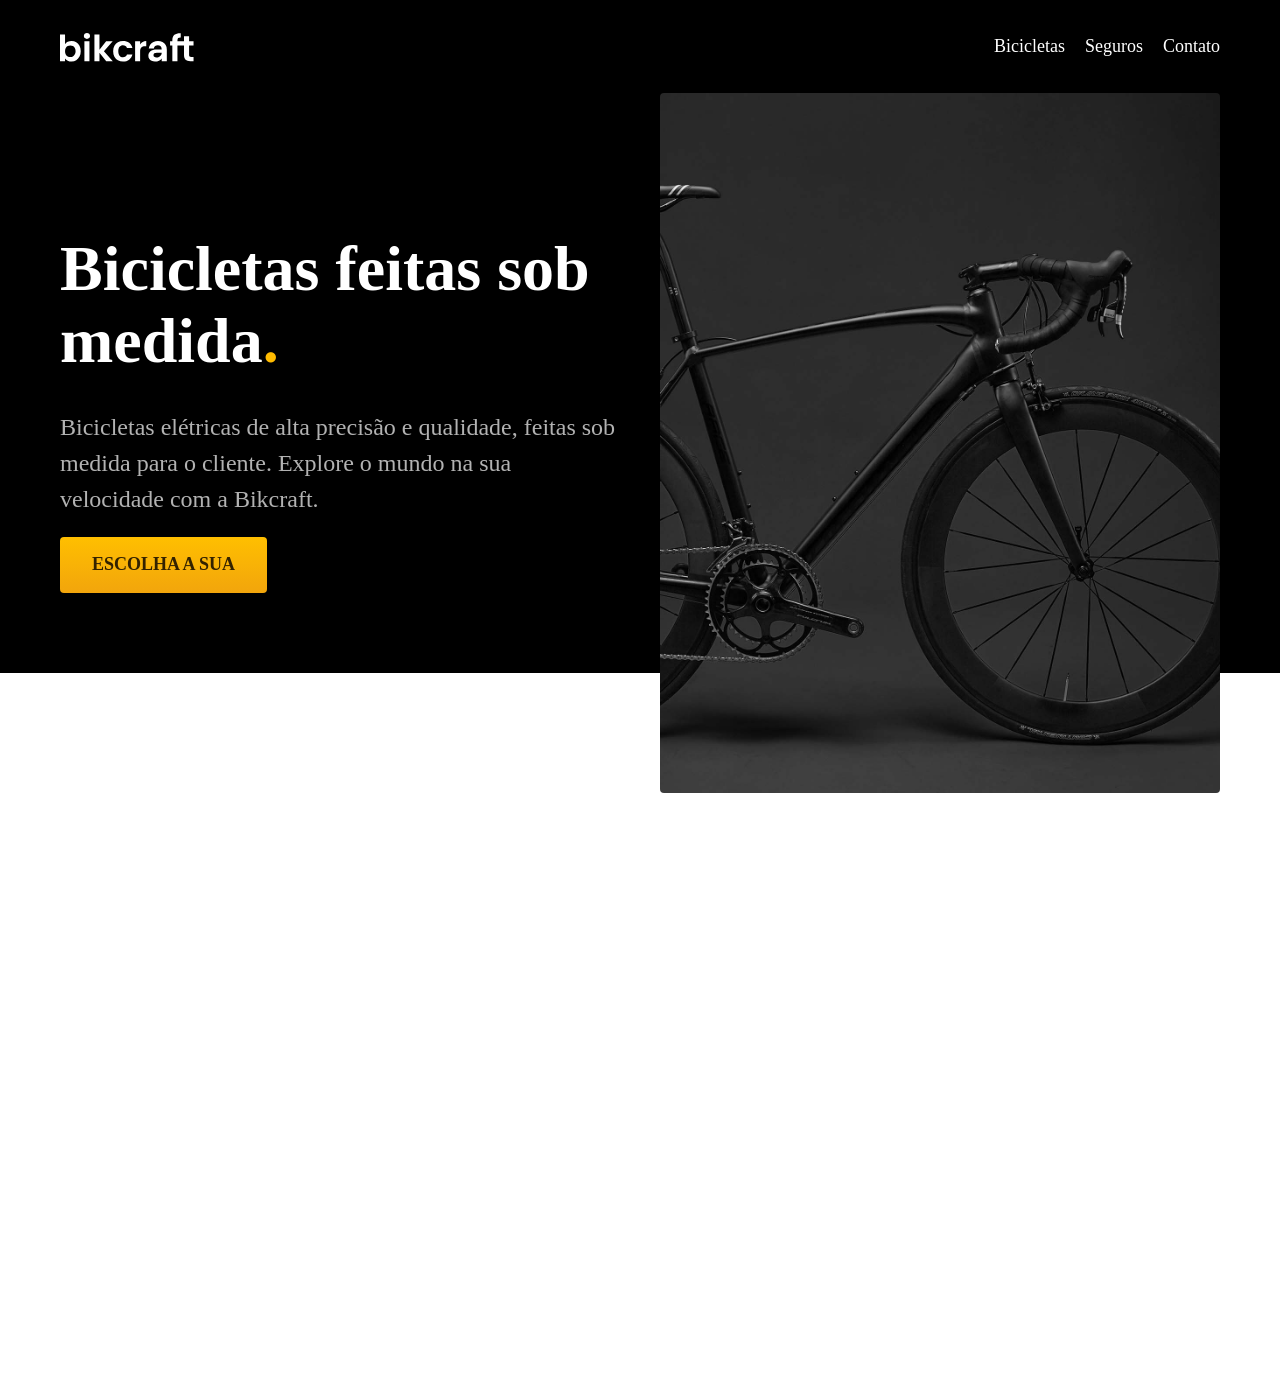
==== index.html @ c359b023 "feat: add global styles, header, introduction sections" ====
<!doctype html>
<html lang="pt-br">
  <head>
    <meta charset="UTF-8" />
    <meta name="viewport" content="width=device-width, initial-scale=1.0" />
    <title>BikCraft - Bicicletas Elétricas</title>
    <meta
      name="description"
      content="Bicicletas elétricas de alta precisão e qualidade,  feitas sob medida para o cliente. Explore o mundo na sua velocidade com a Bikcraft."
    />
    <link rel="stylesheet" href="./css/style.css" />

    <!-- <link rel="preconnect" href="https://fonts.googleapis.com" />
    <link rel="preconnect" href="https://fonts.gstatic.com" crossorigin />
    <link
      href="https://fonts.googleapis.com/css2?family=Poppins:wght@400;600&family=Roboto:wght@400;500&display=swap"
      rel="stylesheet"
    /> -->
  </head>
  <body>
    <header class="header-bg">
      <div class="header">
        <a href="./"> <img src="./img/bikcraft.svg" alt="bikcraft" /> </a>
        <nav aria-label="primaria"></nav>
        <ul class="header-menu">
          <li><a href="./bicicletas.html">Bicicletas</a></li>
          <li><a href="./seguros.html">Seguros</a></li>
          <li><a href="./contato.html">Contato</a></li>
        </ul>
      </div>
    </header>

    <main class="introducao-bg">
      <div class="introducao">
        <div class="intrdocao-conteudo">
          <h1>Bicicletas feitas sob medida<span>.</span></h1>
          <p>
            Bicicletas elétricas de alta precisão e qualidade, feitas sob medida
            para o cliente. Explore o mundo na sua velocidade com a Bikcraft.
          </p>
          <a class="botao-primario" href="./bicicletas.html">Escolha a sua</a>
        </div>
        <div>
          <img
            src="./img/fotos/introducao.jpg"
            alt="Bicicleta eletrica preta."
          />
        </div>
      </div>
    </main>
  </body>
</html>
---- css/style.css ----
@import url(./global/global.css);
@import url(./global/header.css);

/** utilidades */
@import url(./utilidades/componente.css);

/** Home */
@import url(./home/introducao.css);
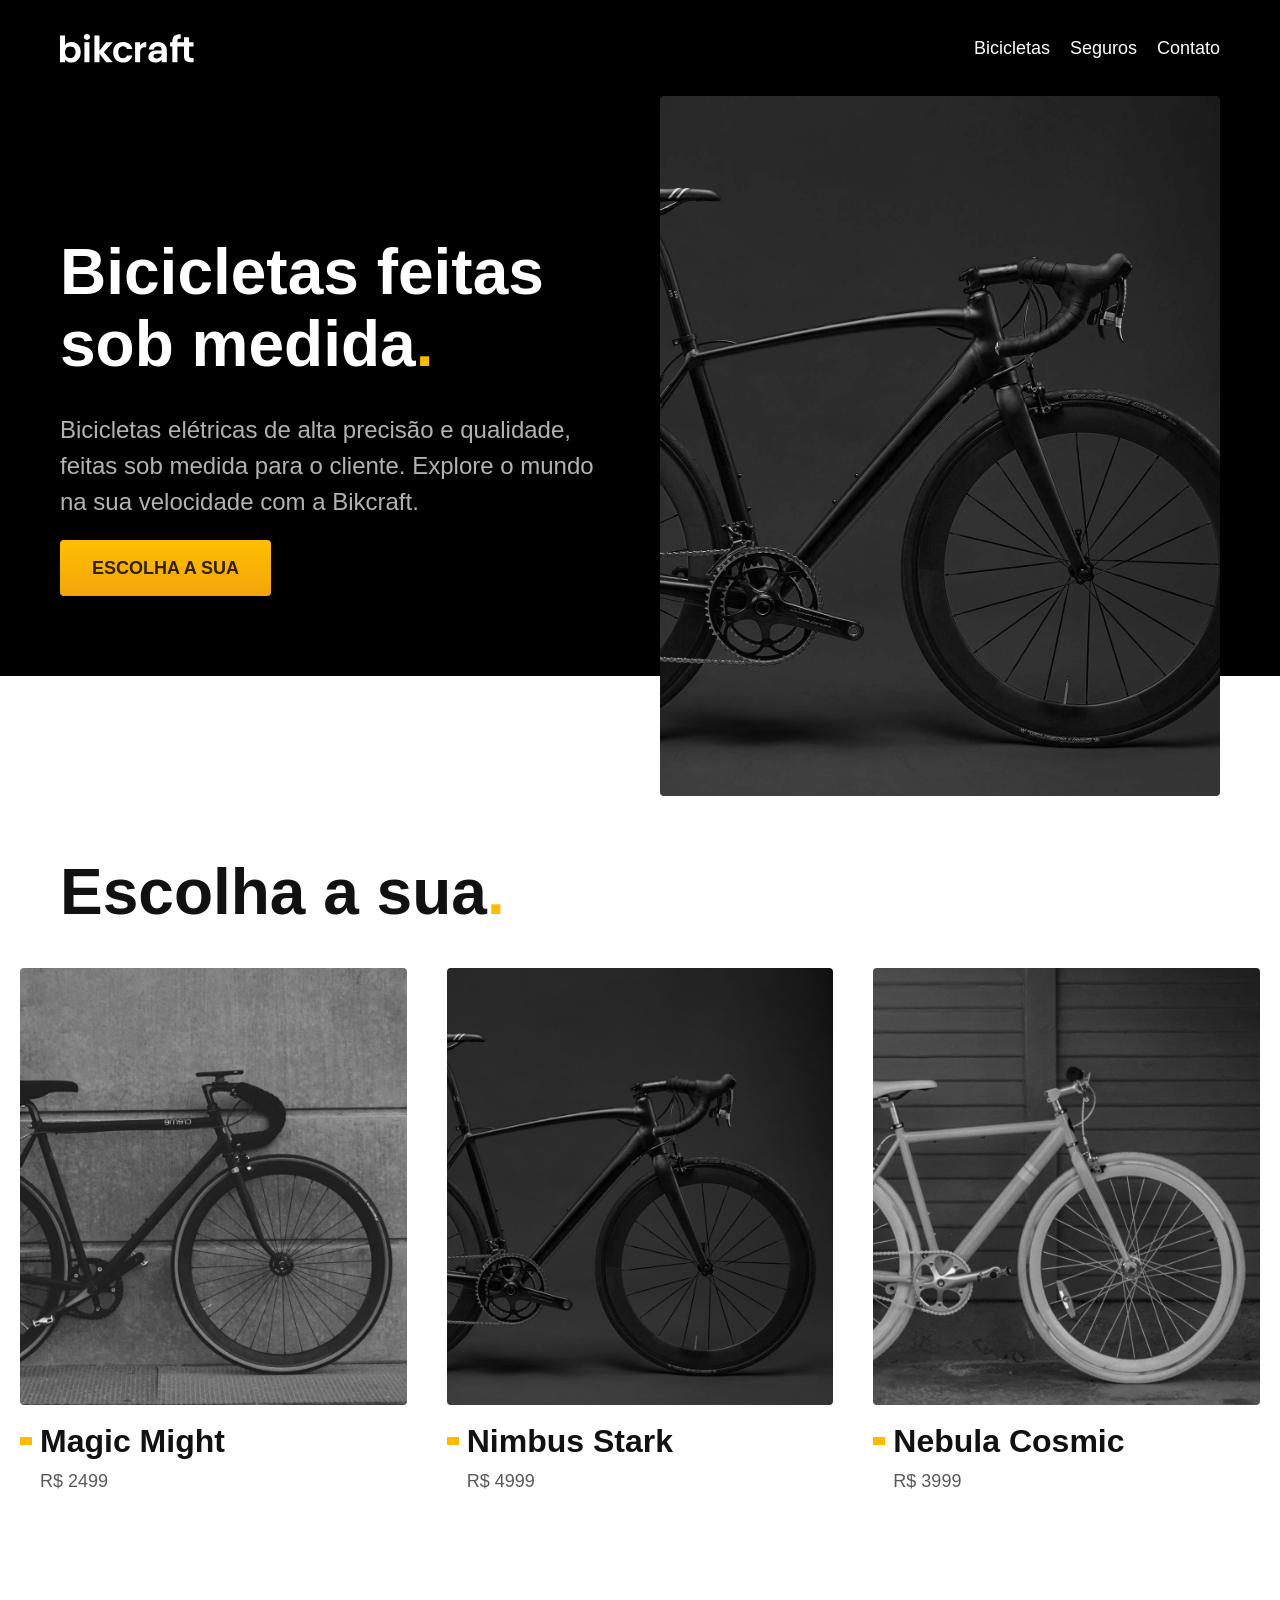
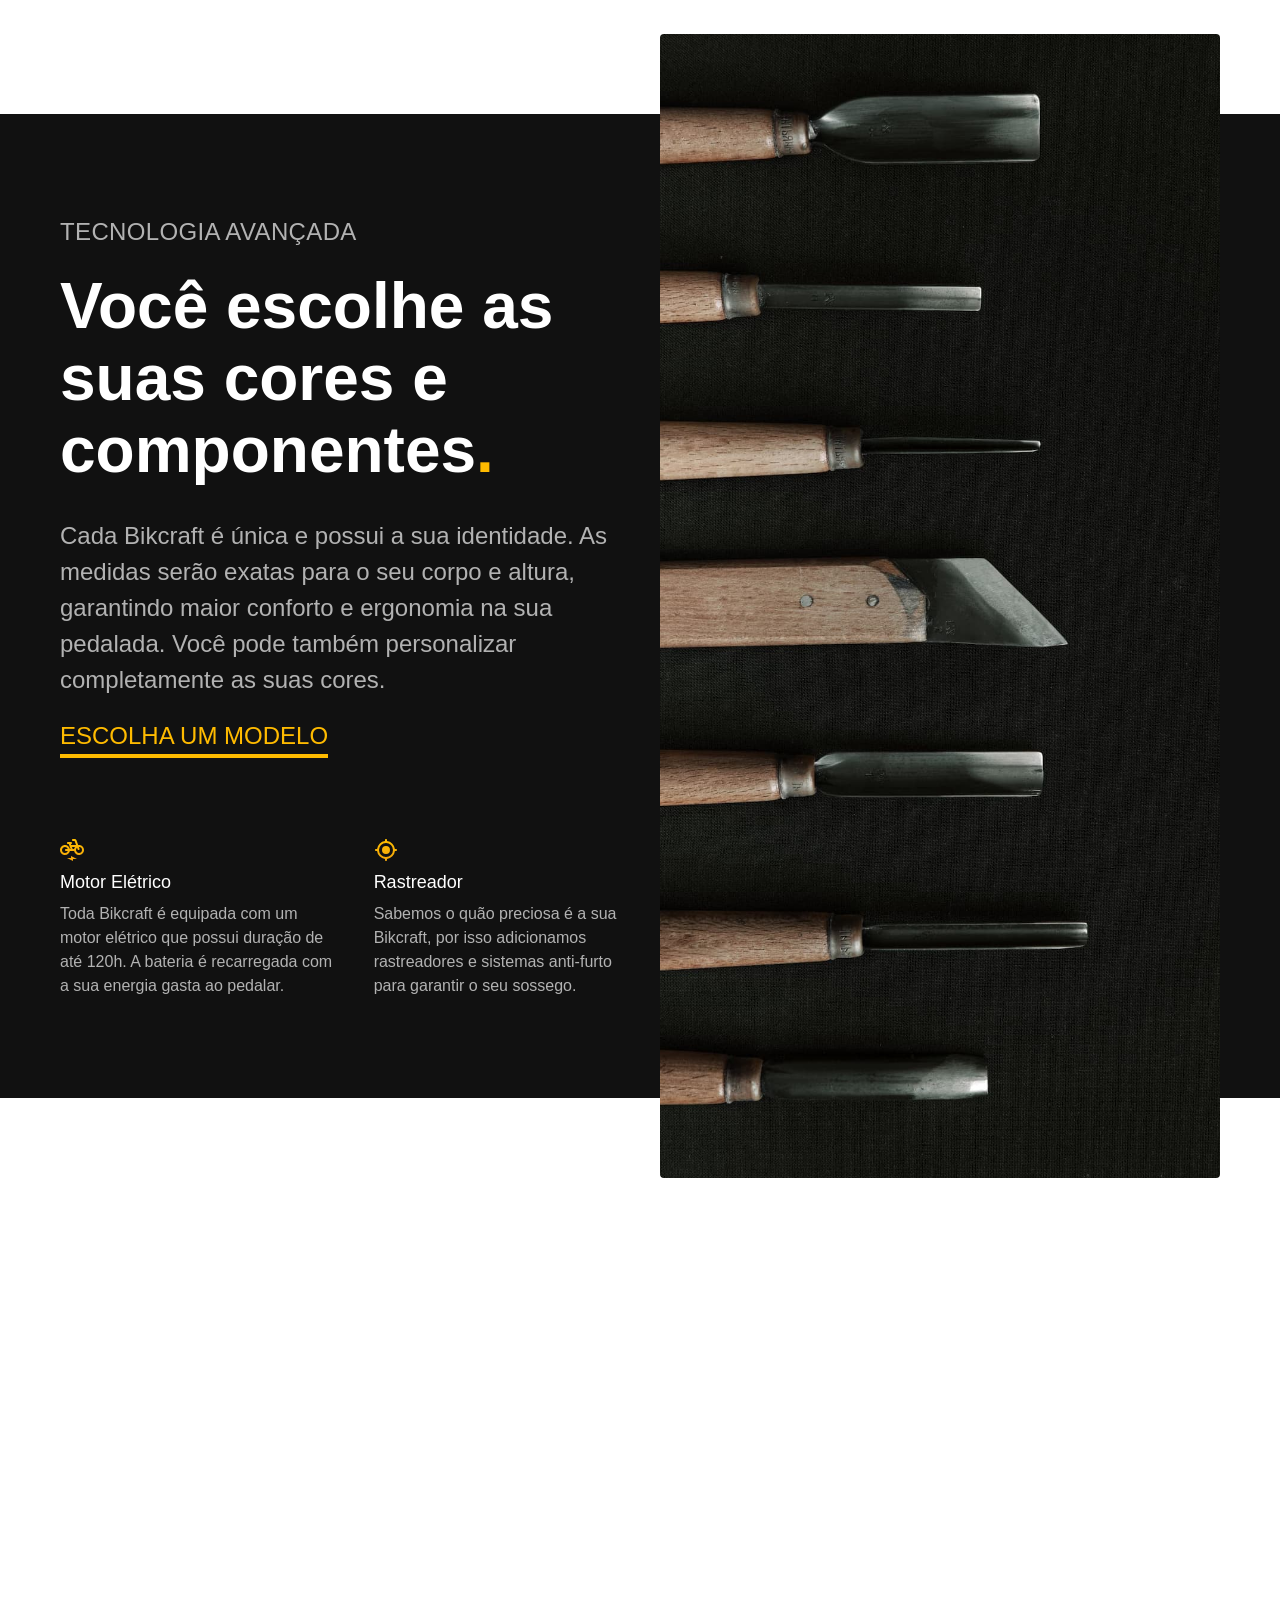
==== commit fb65a0af: "feat: add styles for bicycles list and technology sections, update global styles" ====
--- a/index.html
+++ b/index.html
@@ -19,10 +19,10 @@
   </head>
   <body>
     <header class="header-bg">
-      <div class="header">
+      <div class="header container">
         <a href="./"> <img src="./img/bikcraft.svg" alt="bikcraft" /> </a>
         <nav aria-label="primaria"></nav>
-        <ul class="header-menu">
+        <ul class="header-menu font-1-m cor-0">
           <li><a href="./bicicletas.html">Bicicletas</a></li>
           <li><a href="./seguros.html">Seguros</a></li>
           <li><a href="./contato.html">Contato</a></li>
@@ -31,14 +31,16 @@
     </header>
 
     <main class="introducao-bg">
-      <div class="introducao">
+      <div class="introducao container">
         <div class="intrdocao-conteudo">
-          <h1>Bicicletas feitas sob medida<span>.</span></h1>
-          <p>
+          <h1 class="font-1-xxl cor-0">
+            Bicicletas feitas sob medida<span class="cor-p1">.</span>
+          </h1>
+          <p class="font-2-l cor-5">
             Bicicletas elétricas de alta precisão e qualidade, feitas sob medida
             para o cliente. Explore o mundo na sua velocidade com a Bikcraft.
           </p>
-          <a class="botao-primario" href="./bicicletas.html">Escolha a sua</a>
+          <a class="botao" href="./bicicletas.html">Escolha a sua</a>
         </div>
         <div>
           <img
@@ -48,5 +50,78 @@
         </div>
       </div>
     </main>
+
+    <article class="bicicletas-lista">
+      <h2 class="container font-1-xxl">
+        Escolha a sua<span class="cor-p1">.</span>
+      </h2>
+
+      <ul>
+        <li>
+          <a href="./bicicletas/magic.html">
+            <img src="./img/bicicletas/magic-home.jpg" alt="Bicicleta preta" />
+            <h3 class="font-1-xl">Magic Might</h3>
+            <span class="font-2-m cor-8">R$ 2499</span>
+          </a>
+        </li>
+        <li>
+          <a href="./bicicletas/nimbus.html">
+            <img src="./img/bicicletas/nimbus-home.jpg" alt="Bicicleta preta" />
+            <h3 class="font-1-xl">Nimbus Stark</h3>
+            <span class="font-2-m cor-8">R$ 4999</span>
+          </a>
+        </li>
+        <li>
+          <a href="./bicicletas/nebula.html">
+            <img src="./img/bicicletas/nebula-home.jpg" alt="Bicicleta preta" />
+            <h3 class="font-1-xl">Nebula Cosmic</h3>
+            <span class="font-2-m cor-8">R$ 3999</span>
+          </a>
+        </li>
+      </ul>
+    </article>
+
+    <article class="tecnologia-bg">
+      <div class="tecnologia container">
+        <div class="tecnologia-conteudo">
+          <span class="font-2-l-b cor-5">Tecnologia Avançada</span>
+          <h2 class="font-1-xxl cor-0">
+            Você escolhe as suas cores e componentes<span class="cor-p1"
+              >.</span
+            >
+          </h2>
+          <p class="font-2-l cor-5">
+            Cada Bikcraft é única e possui a sua identidade. As medidas serão
+            exatas para o seu corpo e altura, garantindo maior conforto e
+            ergonomia na sua pedalada. Você pode também personalizar
+            completamente as suas cores.
+          </p>
+          <a class="link" href="./bicicletas.html">Escolha um modelo</a>
+          <div class="tecnologia-vantagens">
+            <div>
+              <img src="./img/icones/eletrica.svg" alt="" />
+              <h3 class="font-1-m cor-0">Motor Elétrico</h3>
+              <p class="font-2-s cor-5">
+                Toda Bikcraft é equipada com um motor elétrico que possui
+                duração de até 120h. A bateria é recarregada com a sua energia
+                gasta ao pedalar.
+              </p>
+            </div>
+
+            <div>
+              <img src="./img/icones/rastreador.svg" alt="" />
+              <h3 class="font-1-m cor-0">Rastreador</h3>
+              <p class="font-2-s cor-5">
+                Sabemos o quão preciosa é a sua Bikcraft, por isso adicionamos
+                rastreadores e sistemas anti-furto para garantir o seu sossego.
+              </p>
+            </div>
+          </div>
+        </div>
+        <div class="tecnologia-imagem">
+          <img src="./img/fotos/tecnologia.jpg" alt="" />
+        </div>
+      </div>
+    </article>
   </body>
 </html>
--- a/css/style.css
+++ b/css/style.css
@@ -1,4 +1,6 @@
 @import url(./global/global.css);
+@import url(./utilidades/tipografia.css);
+@import url(./utilidades/cores.css);
 @import url(./global/header.css);
 
 /** utilidades */
@@ -6,3 +8,7 @@
 
 /** Home */
 @import url(./home/introducao.css);
+@import url(./home/tecnologia.css);
+
+/** bicicletas */
+@import url(./bicicletas/bicicletas-lista.css);
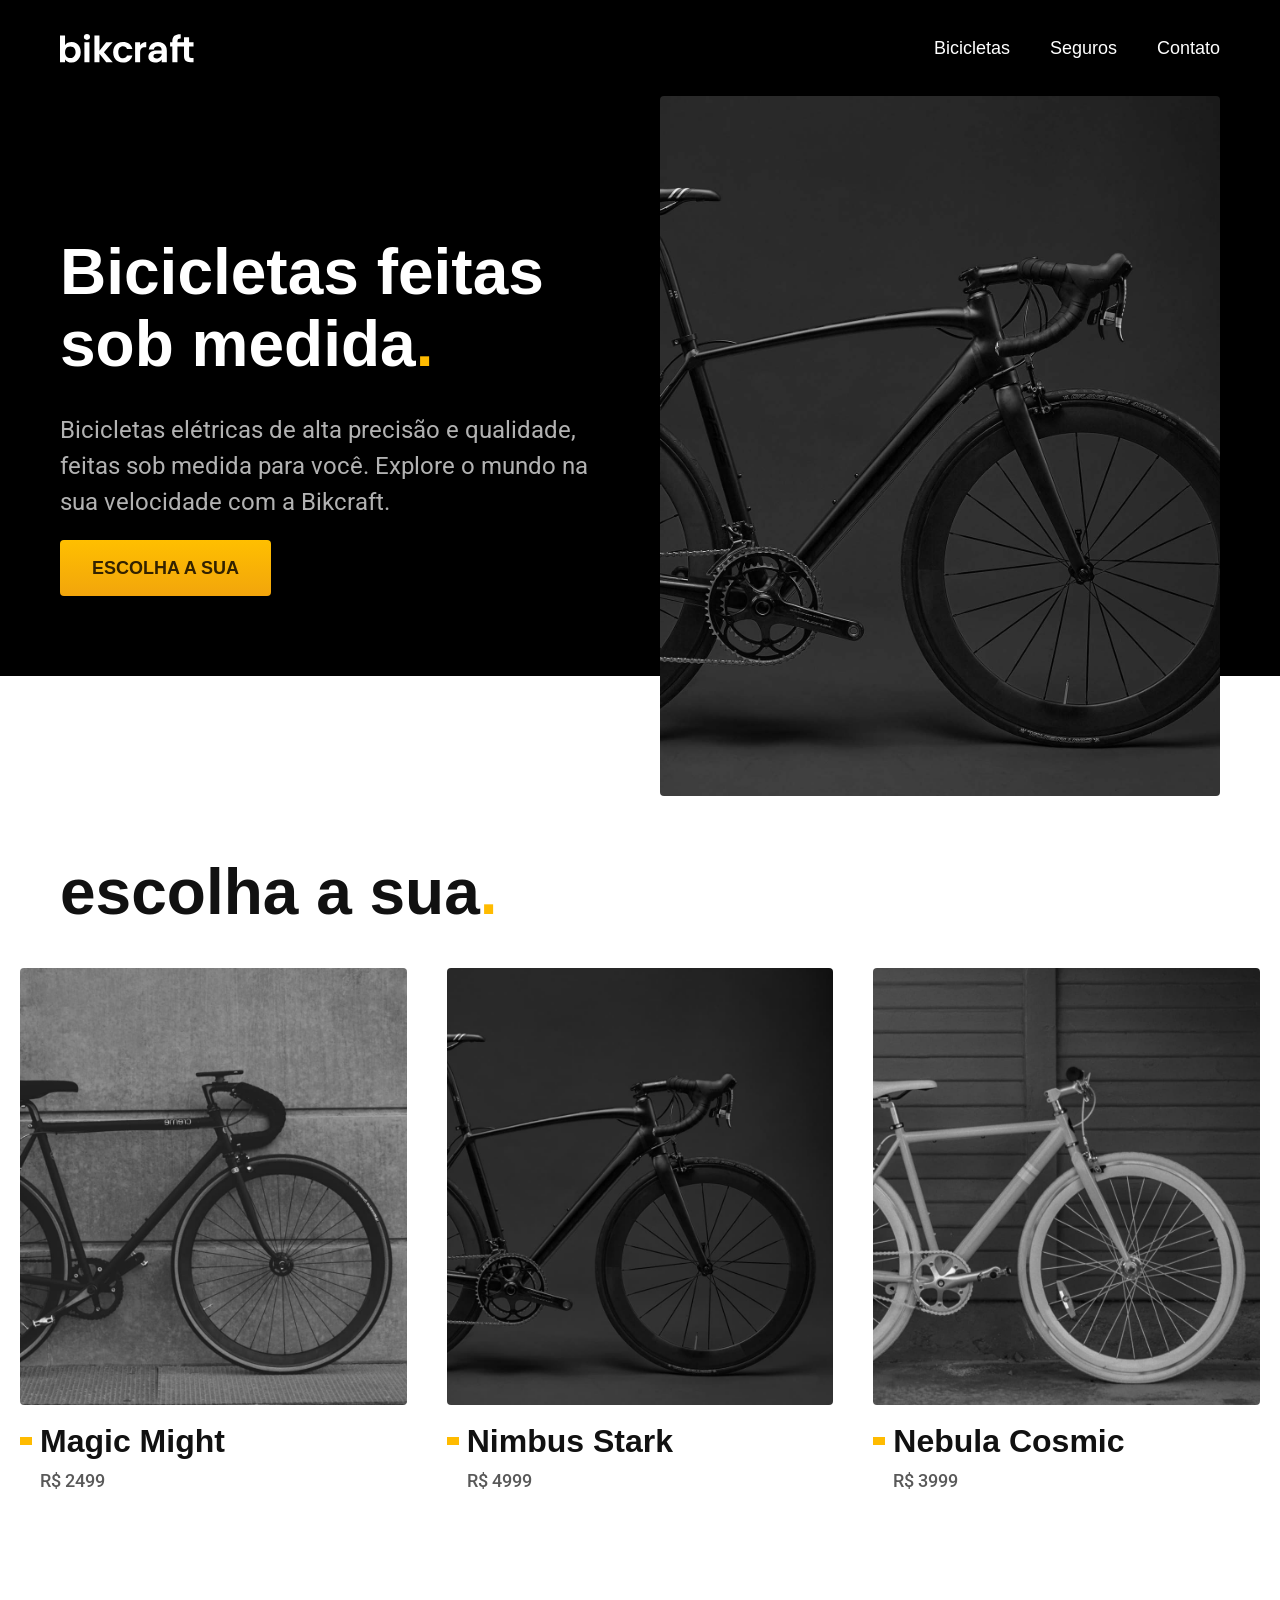
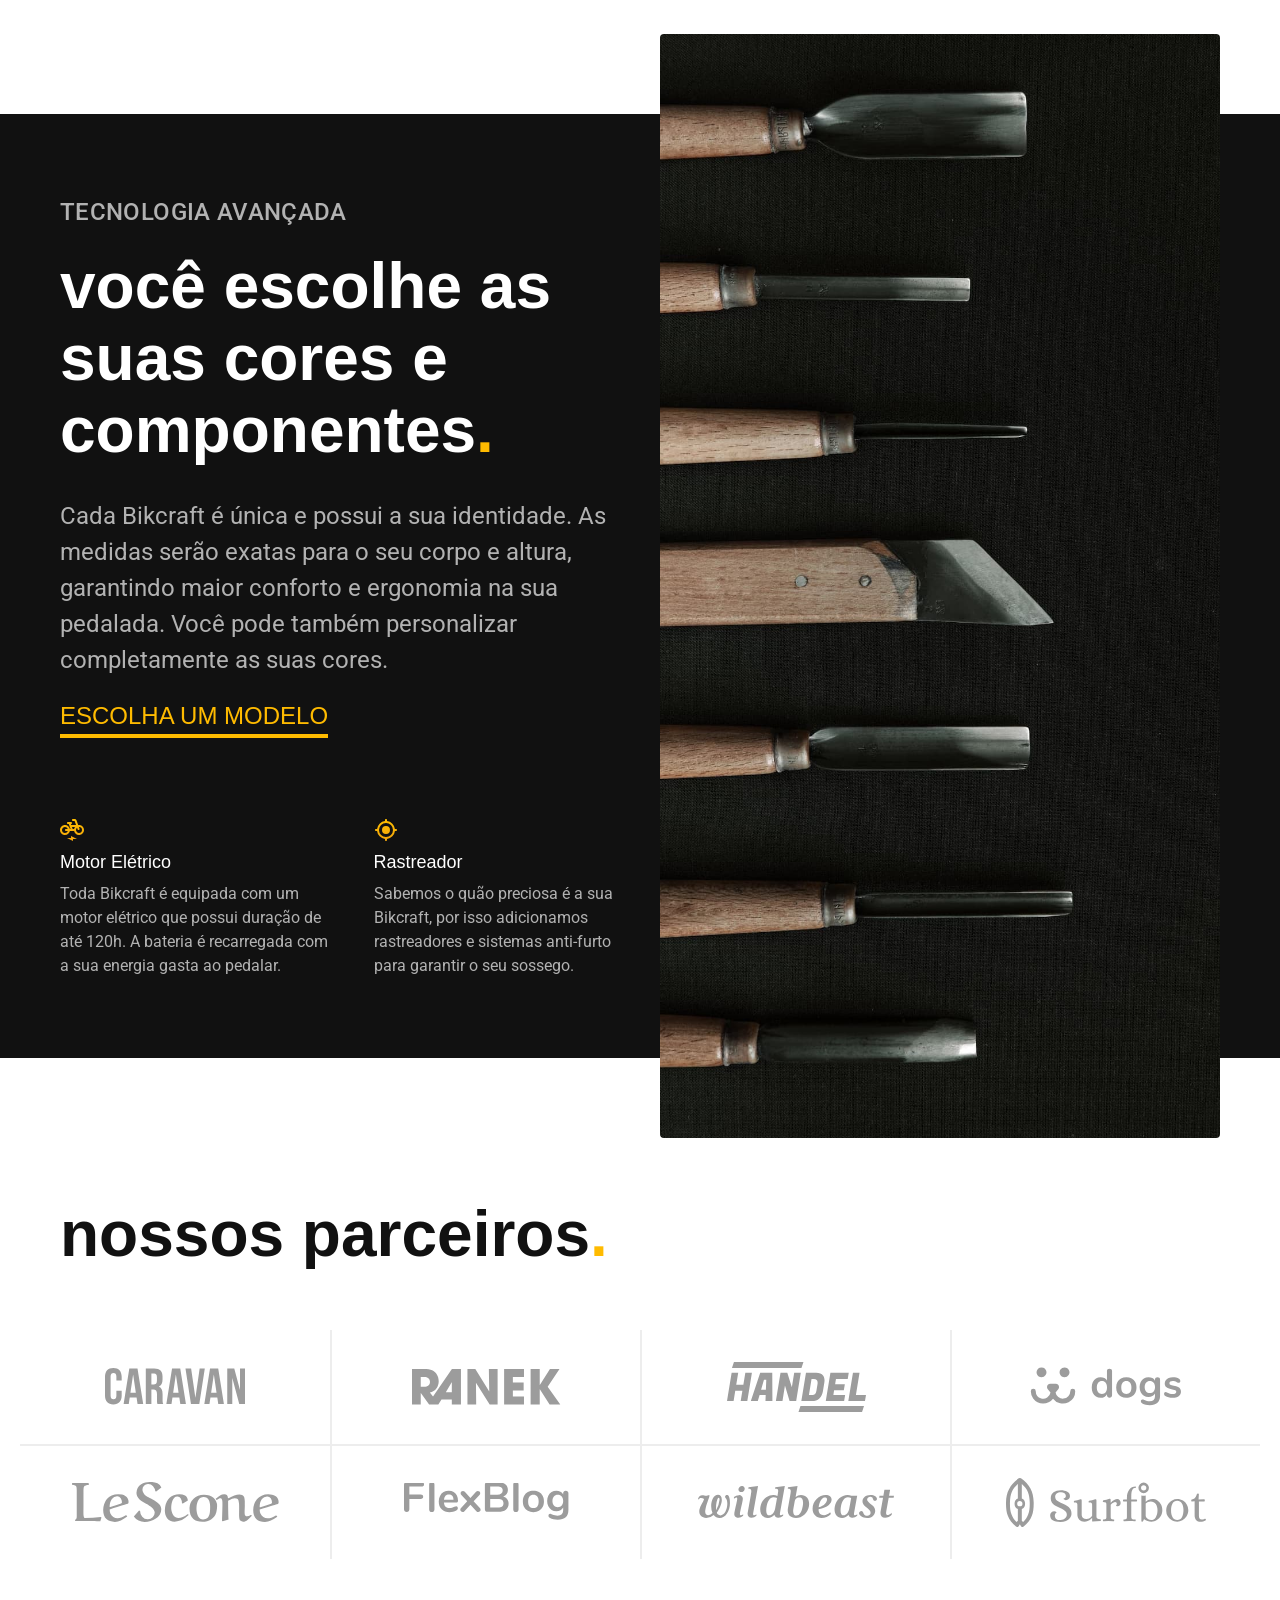
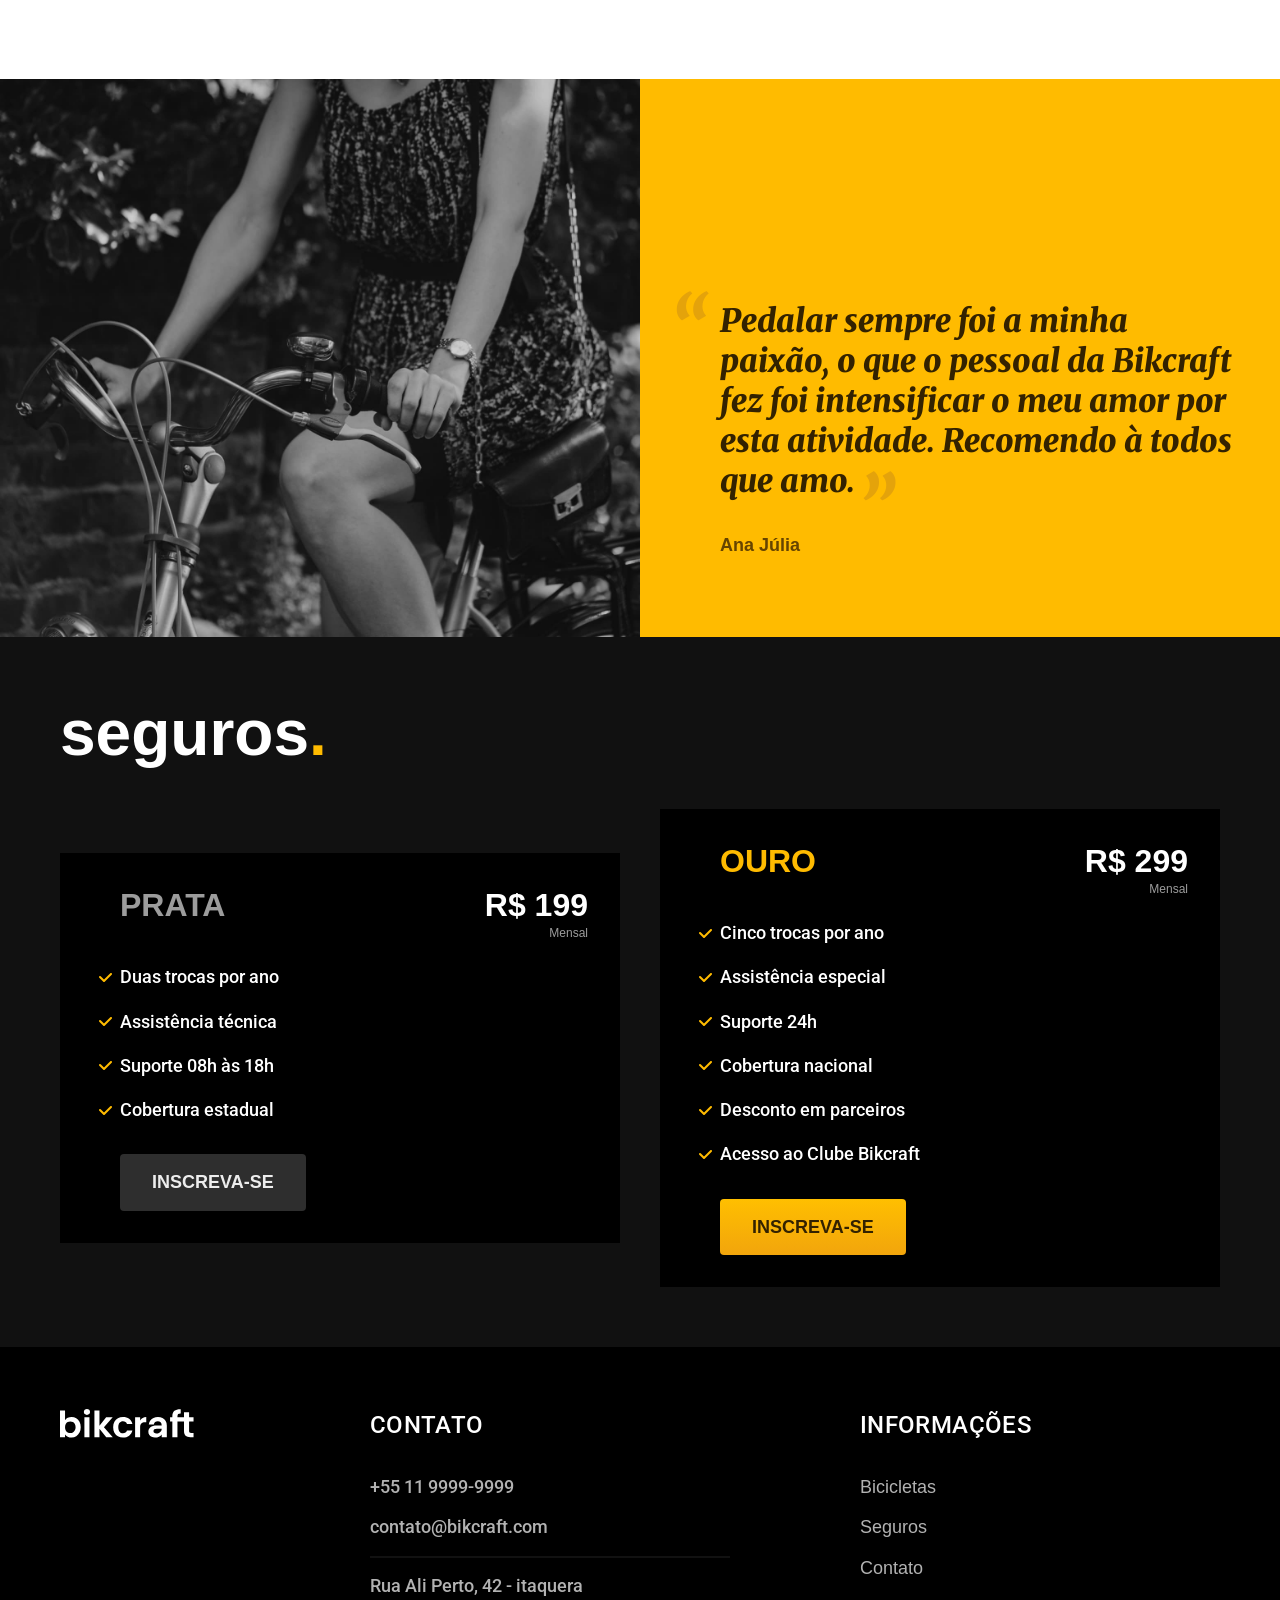
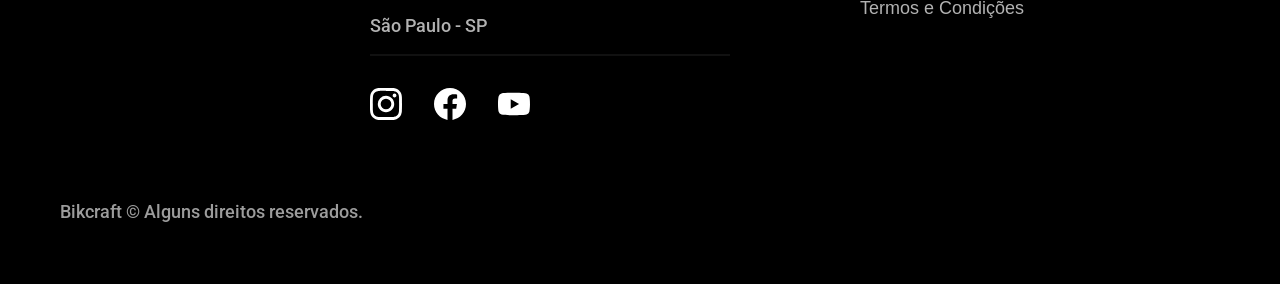
==== commit 288aa1f2: "feat: add footer, partners, and testimonials sections" ====
--- a/index.html
+++ b/index.html
@@ -10,12 +10,12 @@
     />
     <link rel="stylesheet" href="./css/style.css" />
 
-    <!-- <link rel="preconnect" href="https://fonts.googleapis.com" />
+    <link rel="preconnect" href="https://fonts.googleapis.com" />
     <link rel="preconnect" href="https://fonts.gstatic.com" crossorigin />
     <link
-      href="https://fonts.googleapis.com/css2?family=Poppins:wght@400;600&family=Roboto:wght@400;500&display=swap"
+      href="https://fonts.googleapis.com/css2?family=Merriweather:ital,opsz,wdth,wght@1,18..144,112,300..900&family=Roboto:wght@400;500&display=swap"
       rel="stylesheet"
-    /> -->
+    />
   </head>
   <body>
     <header class="header-bg">
@@ -38,7 +38,7 @@
           </h1>
           <p class="font-2-l cor-5">
             Bicicletas elétricas de alta precisão e qualidade, feitas sob medida
-            para o cliente. Explore o mundo na sua velocidade com a Bikcraft.
+            para você. Explore o mundo na sua velocidade com a Bikcraft.
           </p>
           <a class="botao" href="./bicicletas.html">Escolha a sua</a>
         </div>
@@ -53,7 +53,7 @@
 
     <article class="bicicletas-lista">
       <h2 class="container font-1-xxl">
-        Escolha a sua<span class="cor-p1">.</span>
+        escolha a sua<span class="cor-p1">.</span>
       </h2>
 
       <ul>
@@ -86,7 +86,7 @@
         <div class="tecnologia-conteudo">
           <span class="font-2-l-b cor-5">Tecnologia Avançada</span>
           <h2 class="font-1-xxl cor-0">
-            Você escolhe as suas cores e componentes<span class="cor-p1"
+            você escolhe as suas cores e componentes<span class="cor-p1"
               >.</span
             >
           </h2>
@@ -123,5 +123,117 @@
         </div>
       </div>
     </article>
+
+    <section class="parceiros" aria-label="Nossos Parceiros">
+      <h2 class="container font-1-xxl">
+        nossos parceiros<span class="cor-p1">.</span>
+      </h2>
+
+      <ul>
+        <li><img src="./img/parceiros/caravan.svg" alt="caravan" /></li>
+        <li><img src="./img/parceiros/ranek.svg" alt="ranekd" /></li>
+        <li><img src="./img/parceiros/handel.svg" alt="handel" /></li>
+        <li><img src="./img/parceiros/dogs.svg" alt="dogs" /></li>
+        <li><img src="./img/parceiros/lescone.svg" alt="lescone" /></li>
+        <li><img src="./img/parceiros/flexblog.svg" alt="flexblog" /></li>
+        <li><img src="./img/parceiros/wildbeast.svg" alt="wildbeast" /></li>
+        <li><img src="./img/parceiros/surfbot.svg" alt="surfbot" /></li>
+      </ul>
+    </section>
+
+    <section class="depoimento" aria-label="Depoimento">
+      <div>
+        <img
+          src="./img/fotos/depoimento.jpg"
+          alt="Pessoa pedalando com uma bicicleta bikcraft"
+        />
+      </div>
+      <div class="depoimento-conteudo">
+        <blockquote class="font-1-xl cor-p5">
+          <p>
+            Pedalar sempre foi a minha paixão, o que o pessoal da Bikcraft fez
+            foi intensificar o meu amor por esta atividade. Recomendo à todos
+            que amo.
+          </p>
+        </blockquote>
+        <span class="font-1-m-b cor-p4">Ana Júlia</span>
+      </div>
+    </section>
+
+    <article class="seguros-bg">
+      <div class="seguros container">
+        <h2 class="font-1-xxl cor-0">seguros<span class="cor-p1">.</span></h2>
+        <div class="seguros-item">
+          <h3 class="font-1-xl cor-6">PRATA</h3>
+          <spa class="font-1-xl cor-0"
+            >R$ 199 <span class="font-1-xs cor-6">Mensal</span></spa
+          >
+          <ul class="font-2-m cor-0">
+            <li>Duas trocas por ano</li>
+            <li>Assistência técnica</li>
+            <li>Suporte 08h às 18h</li>
+            <li>Cobertura estadual</li>
+          </ul>
+          <a class="botao secundario" href="./orcamento.html">Inscreva-se</a>
+        </div>
+        <div class="seguros-item">
+          <h3 class="font-1-xl cor-p1">OURO</h3>
+          <span class="font-1-xl cor-0"
+            >R$ 299 <span class="font-1-xs cor-6">Mensal</span></span
+          >
+          <ul class="font-2-m cor-0">
+            <li>Cinco trocas por ano</li>
+            <li>Assistência especial</li>
+            <li>Suporte 24h</li>
+            <li>Cobertura nacional</li>
+            <li>Desconto em parceiros</li>
+            <li>Acesso ao Clube Bikcraft</li>
+          </ul>
+          <a class="botao" href="./orcamento.html">Inscreva-se</a>
+        </div>
+      </div>
+    </article>
+
+    <footer class="footer-bg">
+      <div class="footer container">
+        <img src="./img/bikcraft.svg" alt="Bikcraft" />
+        <div class="footer-contato">
+          <h3 class="font-2-l-b cor-0">Contato</h3>
+          <ul class="font-2-m cor-5">
+            <li><a href="tel:+551199999999">+55 11 9999-9999</a></li>
+            <li>
+              <a href="mailto:contato@bikcraft.com">contato@bikcraft.com</a>
+            </li>
+            <li>Rua Ali Perto, 42 - itaquera</li>
+            <li>São Paulo - SP</li>
+          </ul>
+          <div class="footer-redes">
+            <a href="./">
+              <img src="./img/redes/instagram.svg" alt="Instagram" />
+            </a>
+            <a href="./">
+              <img src="./img/redes/facebook.svg" alt="Facebook" />
+            </a>
+            <a href="./">
+              <img src="./img/redes/youtube.svg" alt="Youtube" />
+            </a>
+          </div>
+        </div>
+        <div class="footer-informacoes">
+          <h3 class="font-2-l-b cor-0">Informações</h3>
+          <nav>
+            <ul class="font-1-m cor-5">
+              <li><a href="./bicicletas.html">Bicicletas</a></li>
+              <li><a href="./seguros.html">Seguros</a></li>
+              <li><a href="./contato.html">Contato</a></li>
+              <li><a href="./termos.html">Termos e Condições</a></li>
+            </ul>
+          </nav>
+        </div>
+        <p class="footer-copy font-2-m cor-6">
+          Bikcraft © Alguns direitos reservados.
+        </p>
+      </div>
+    </footer>
   </body>
 </html>
--- a/css/style.css
+++ b/css/style.css
@@ -1,14 +1,21 @@
 @import url(./global/global.css);
 @import url(./utilidades/tipografia.css);
 @import url(./utilidades/cores.css);
+
 @import url(./global/header.css);
+@import url(./global/footer.css);
 
 /** utilidades */
-@import url(./utilidades/componente.css);
+@import url(./utilidades/componentes.css);
 
 /** Home */
 @import url(./home/introducao.css);
 @import url(./home/tecnologia.css);
+@import url(./home/parceiros.css);
+@import url(./home/depoimento.css);
 
 /** bicicletas */
 @import url(./bicicletas/bicicletas-lista.css);
+
+/** Seguros */
+@import url(./seguros/seguros.css);
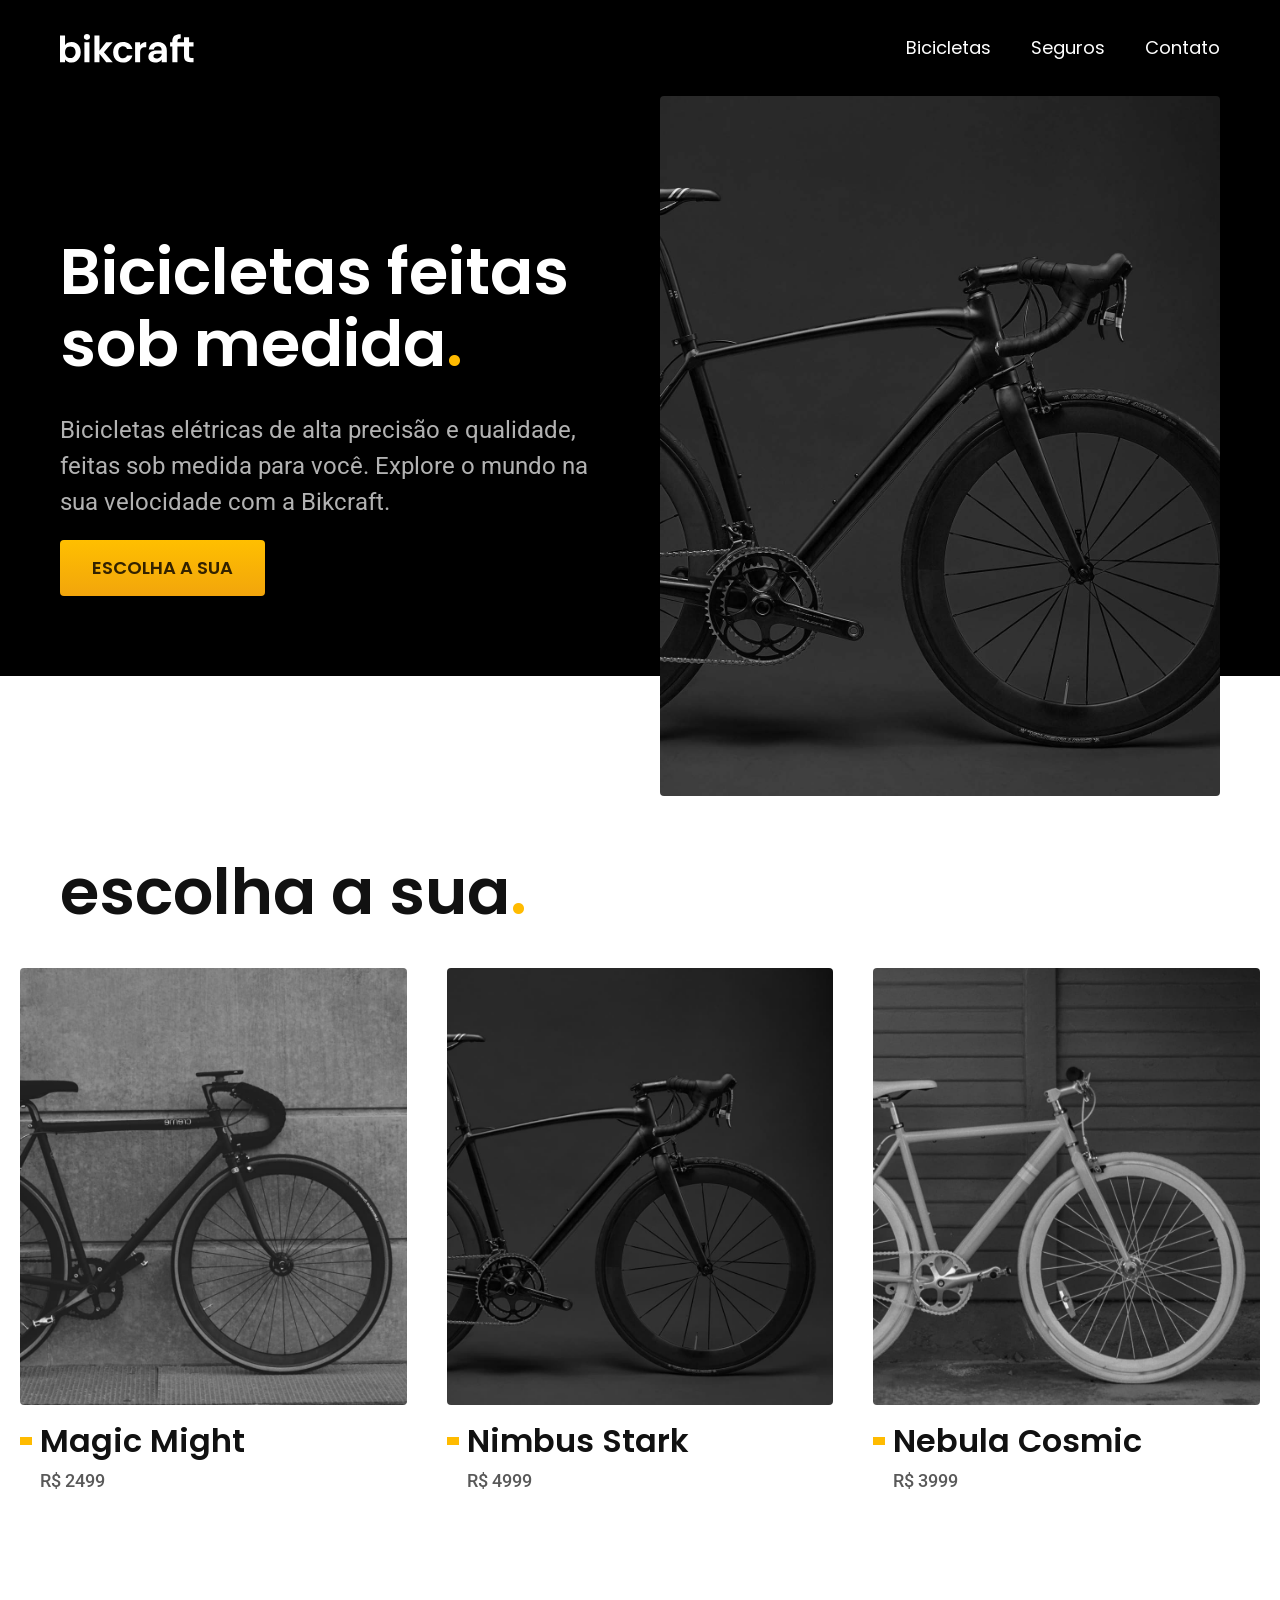
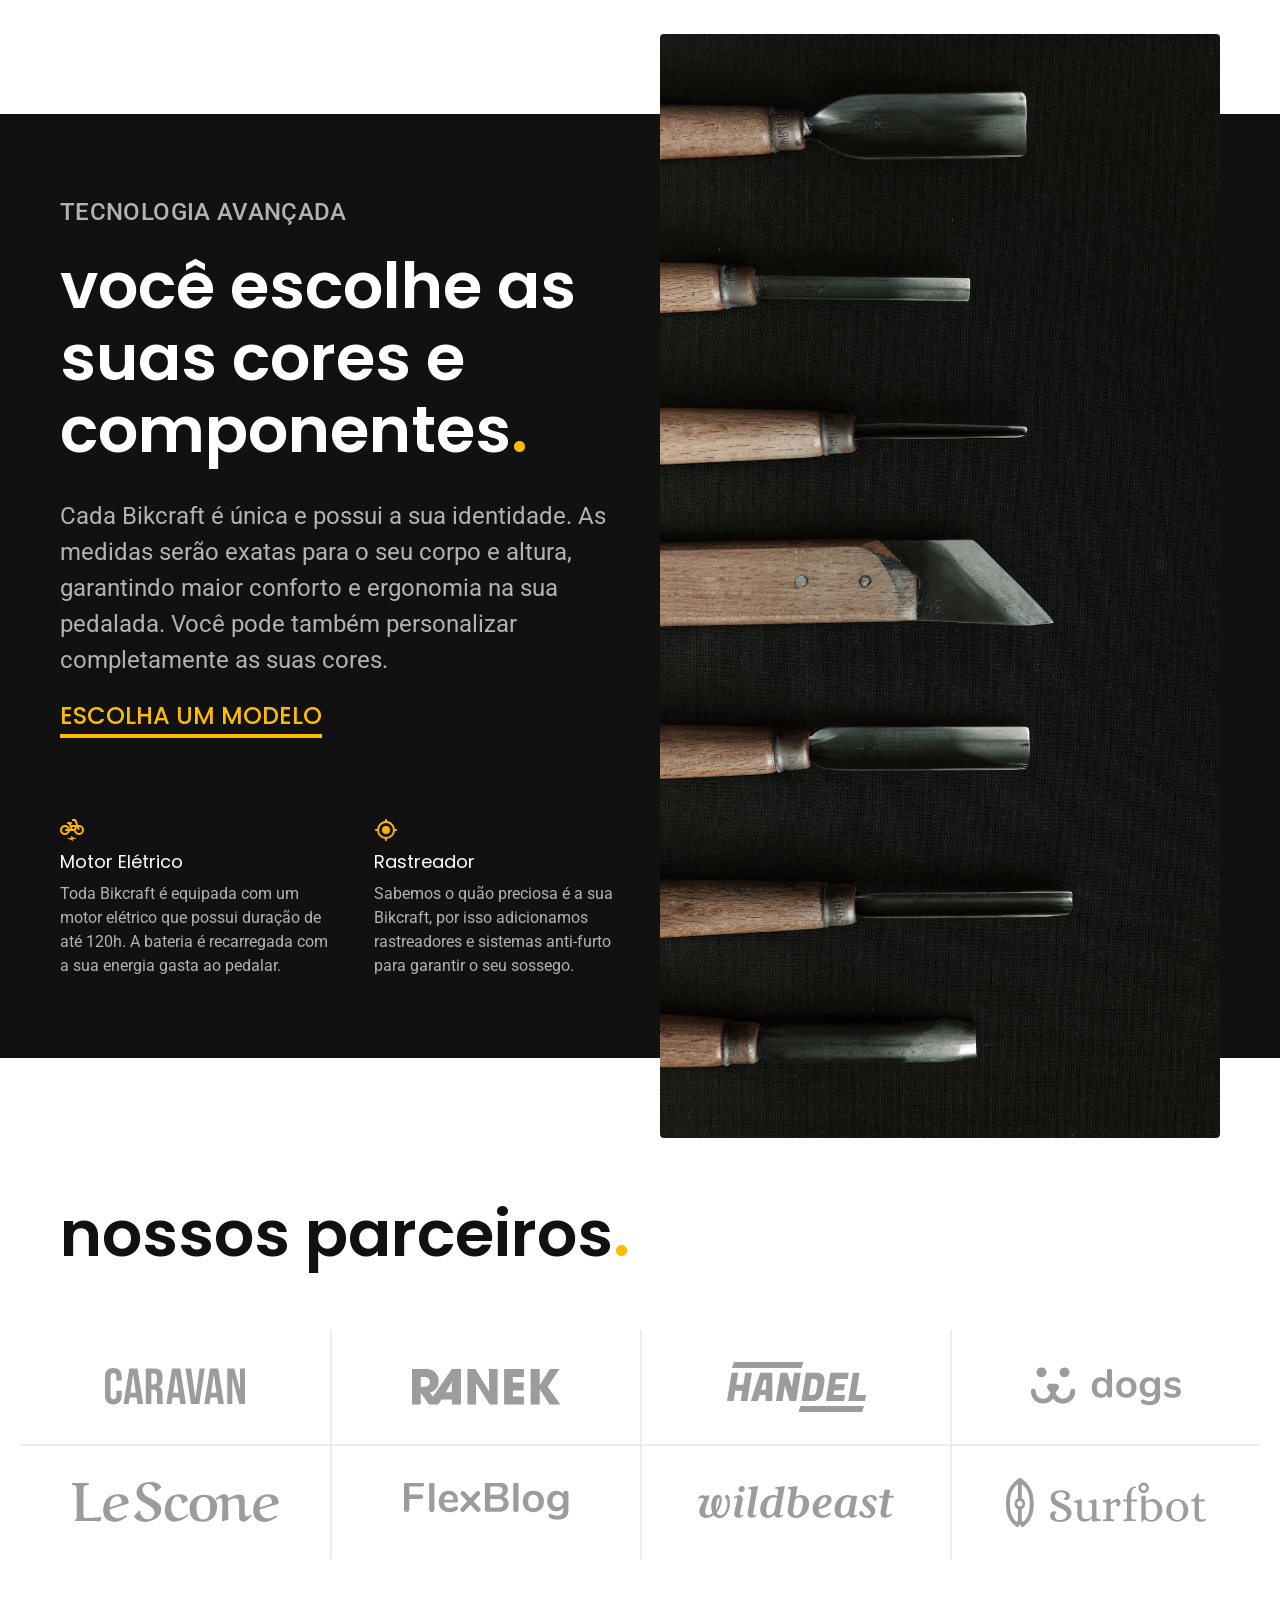
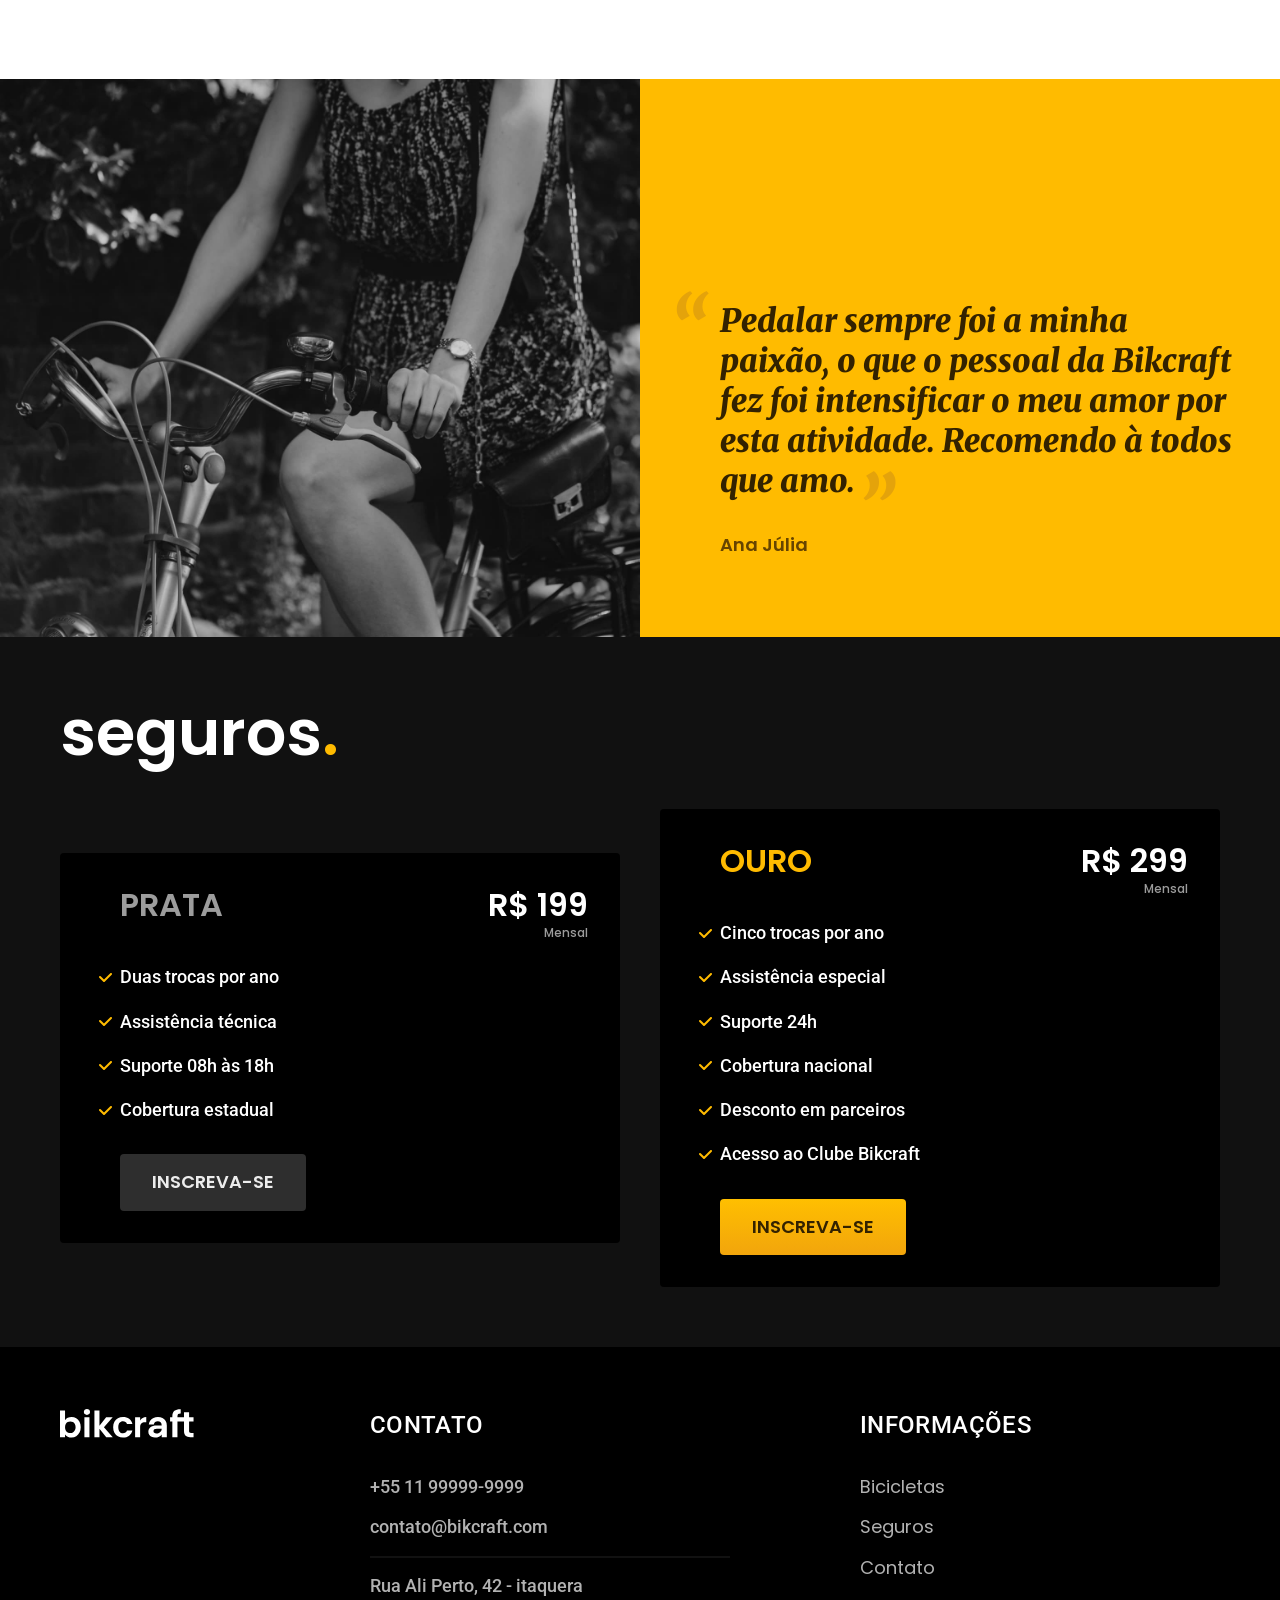
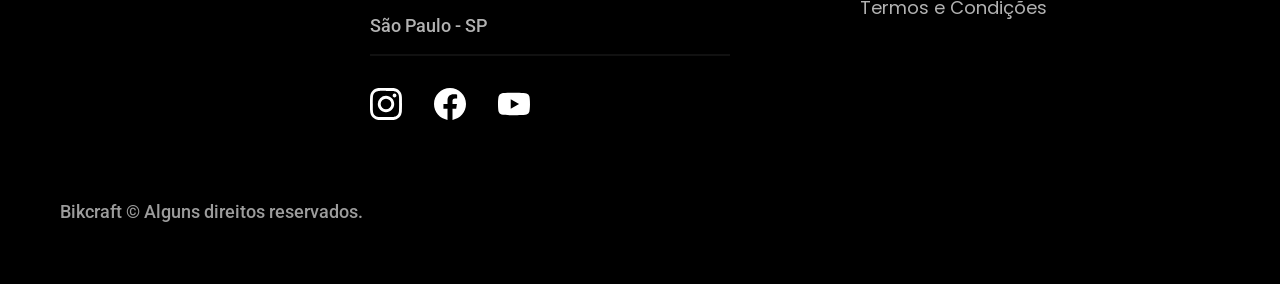
==== commit 8f8a214c: "eat: add new product pages - Created nebula.html and nimbus.html with detailed specifications and pu" ====
--- a/index.html
+++ b/index.html
@@ -13,7 +13,7 @@
     <link rel="preconnect" href="https://fonts.googleapis.com" />
     <link rel="preconnect" href="https://fonts.gstatic.com" crossorigin />
     <link
-      href="https://fonts.googleapis.com/css2?family=Merriweather:ital,opsz,wdth,wght@1,18..144,112,300..900&family=Roboto:wght@400;500&display=swap"
+      href="https://fonts.googleapis.com/css2?family=Merriweather:ital,wght@1,900&family=Poppins:wght@500;600&family=Roboto:wght@400;500&display=swap"
       rel="stylesheet"
     />
   </head>
@@ -200,7 +200,7 @@
         <div class="footer-contato">
           <h3 class="font-2-l-b cor-0">Contato</h3>
           <ul class="font-2-m cor-5">
-            <li><a href="tel:+551199999999">+55 11 9999-9999</a></li>
+            <li><a href="tel:+551199999999">+55 11 99999-9999</a></li>
             <li>
               <a href="mailto:contato@bikcraft.com">contato@bikcraft.com</a>
             </li>
--- a/css/style.css
+++ b/css/style.css
@@ -7,6 +7,7 @@
 
 /** utilidades */
 @import url(./utilidades/componentes.css);
+@import url(./utilidades/formulario.css);
 
 /** Home */
 @import url(./home/introducao.css);
@@ -16,6 +17,20 @@
 
 /** bicicletas */
 @import url(./bicicletas/bicicletas-lista.css);
+@import url(./bicicletas/bicicletas.css);
+
+/** bicicleta */
+@import url(./bicicleta/bicicleta.css);
+@import url(./bicicleta/seguro.css);
 
 /** Seguros */
 @import url(./seguros/seguros.css);
+@import url(./seguros/vantagens.css);
+@import url(./seguros/perguntas.css);
+
+/** Contato */
+@import url(./contato/contato.css);
+@import url(./contato/loja.css);
+
+/** Termos */
+@import url(./termos/termos.css);
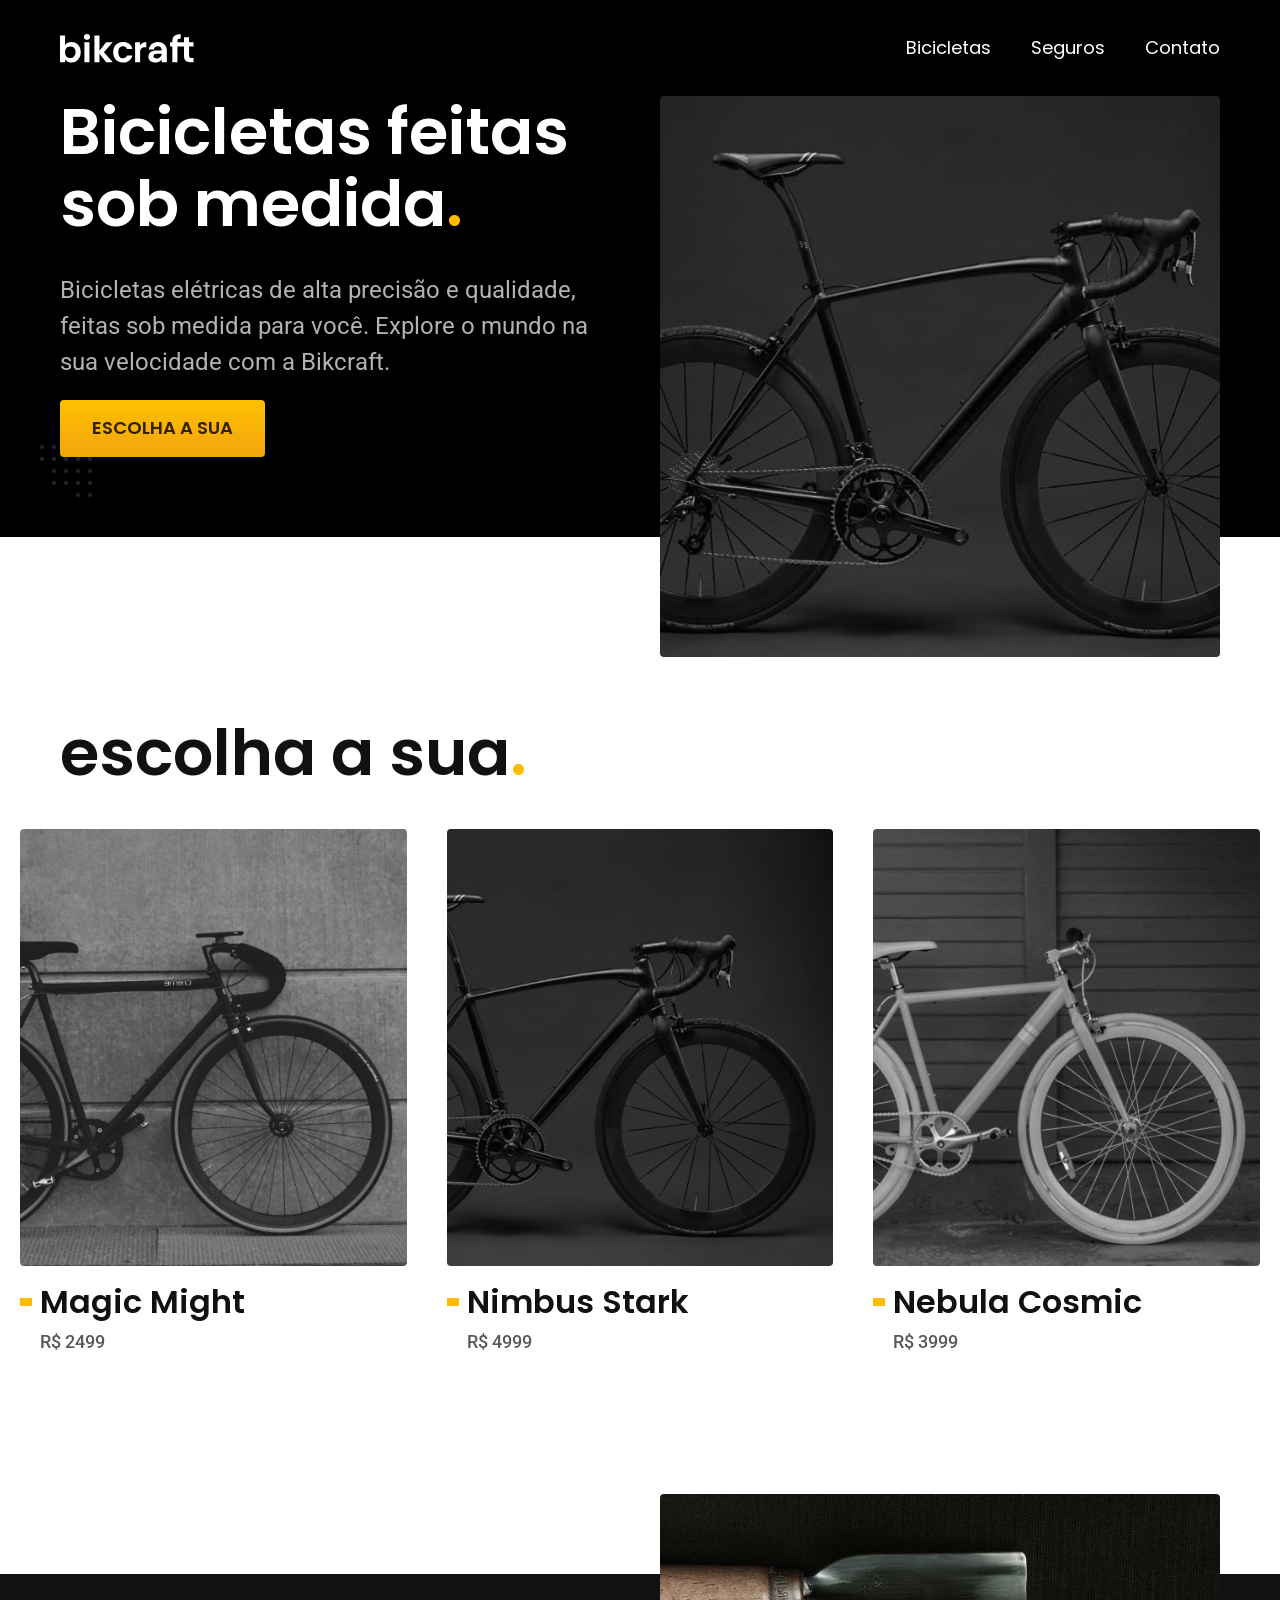
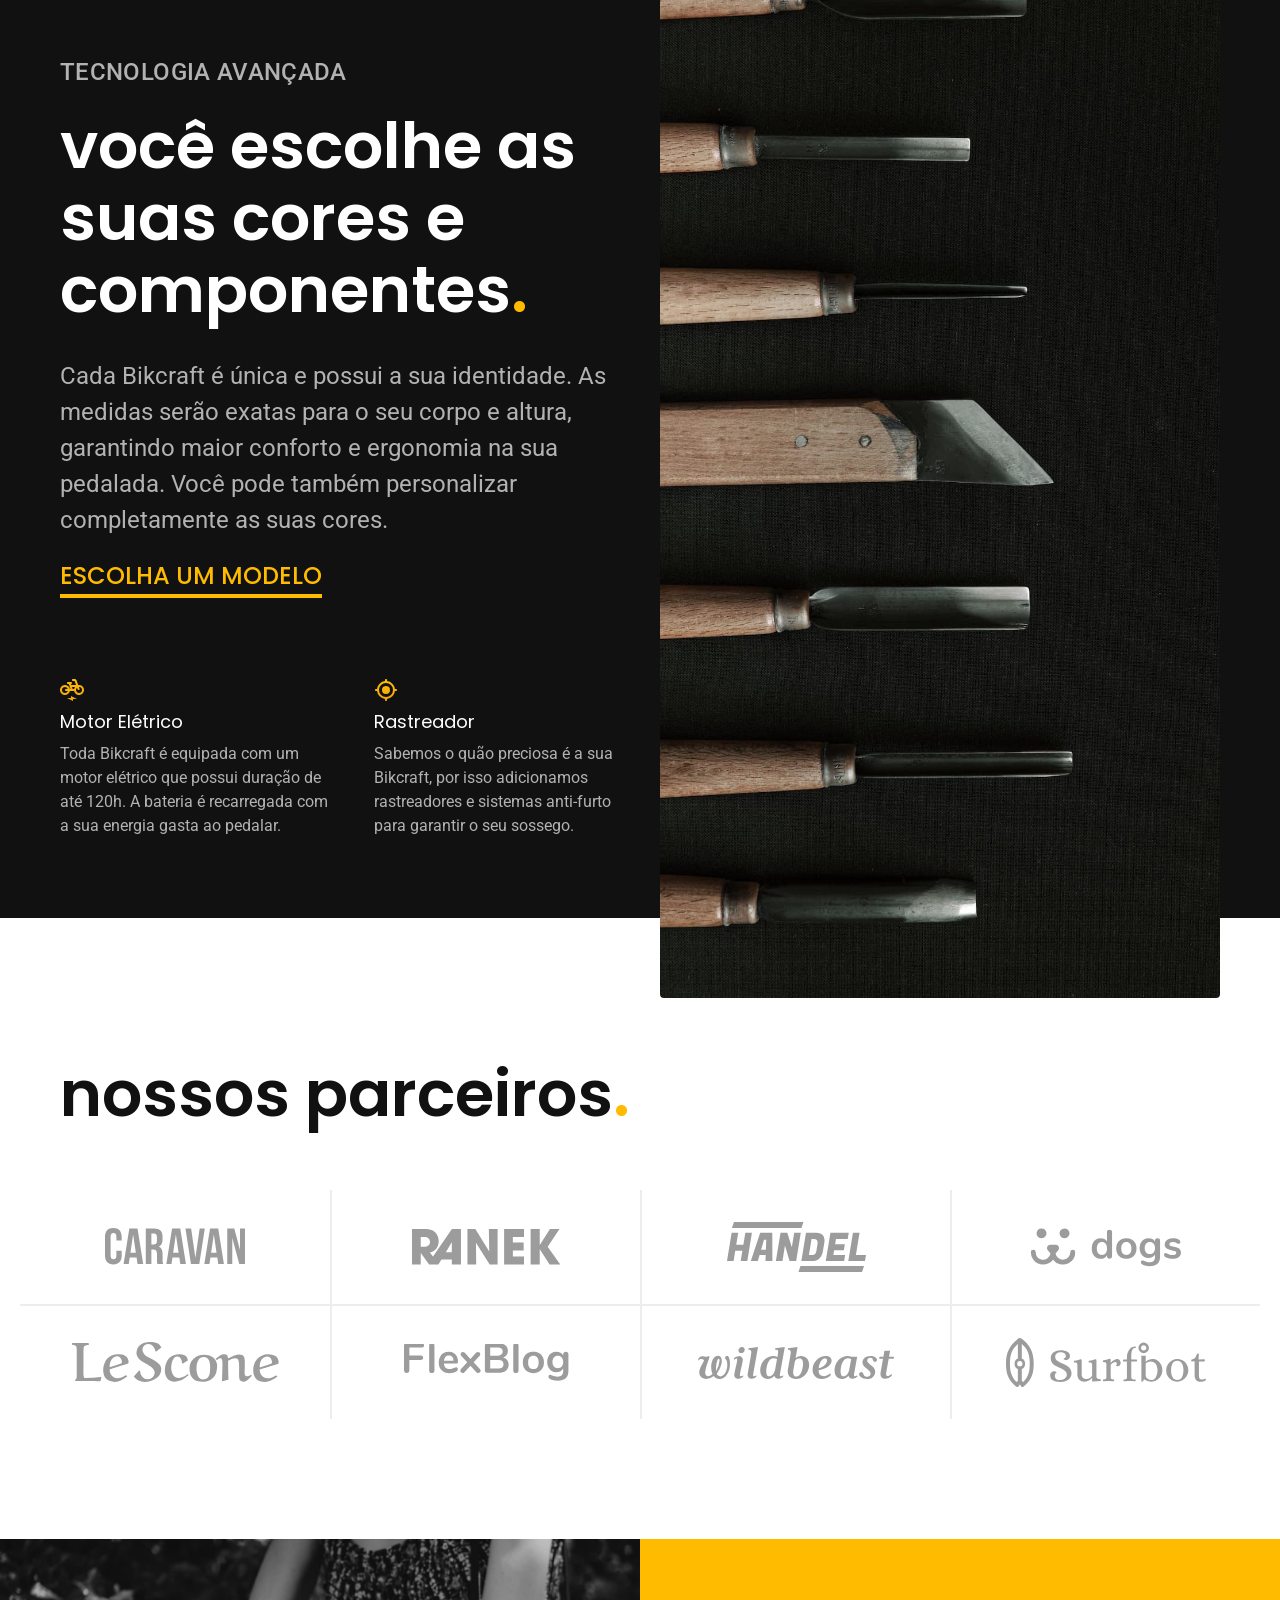
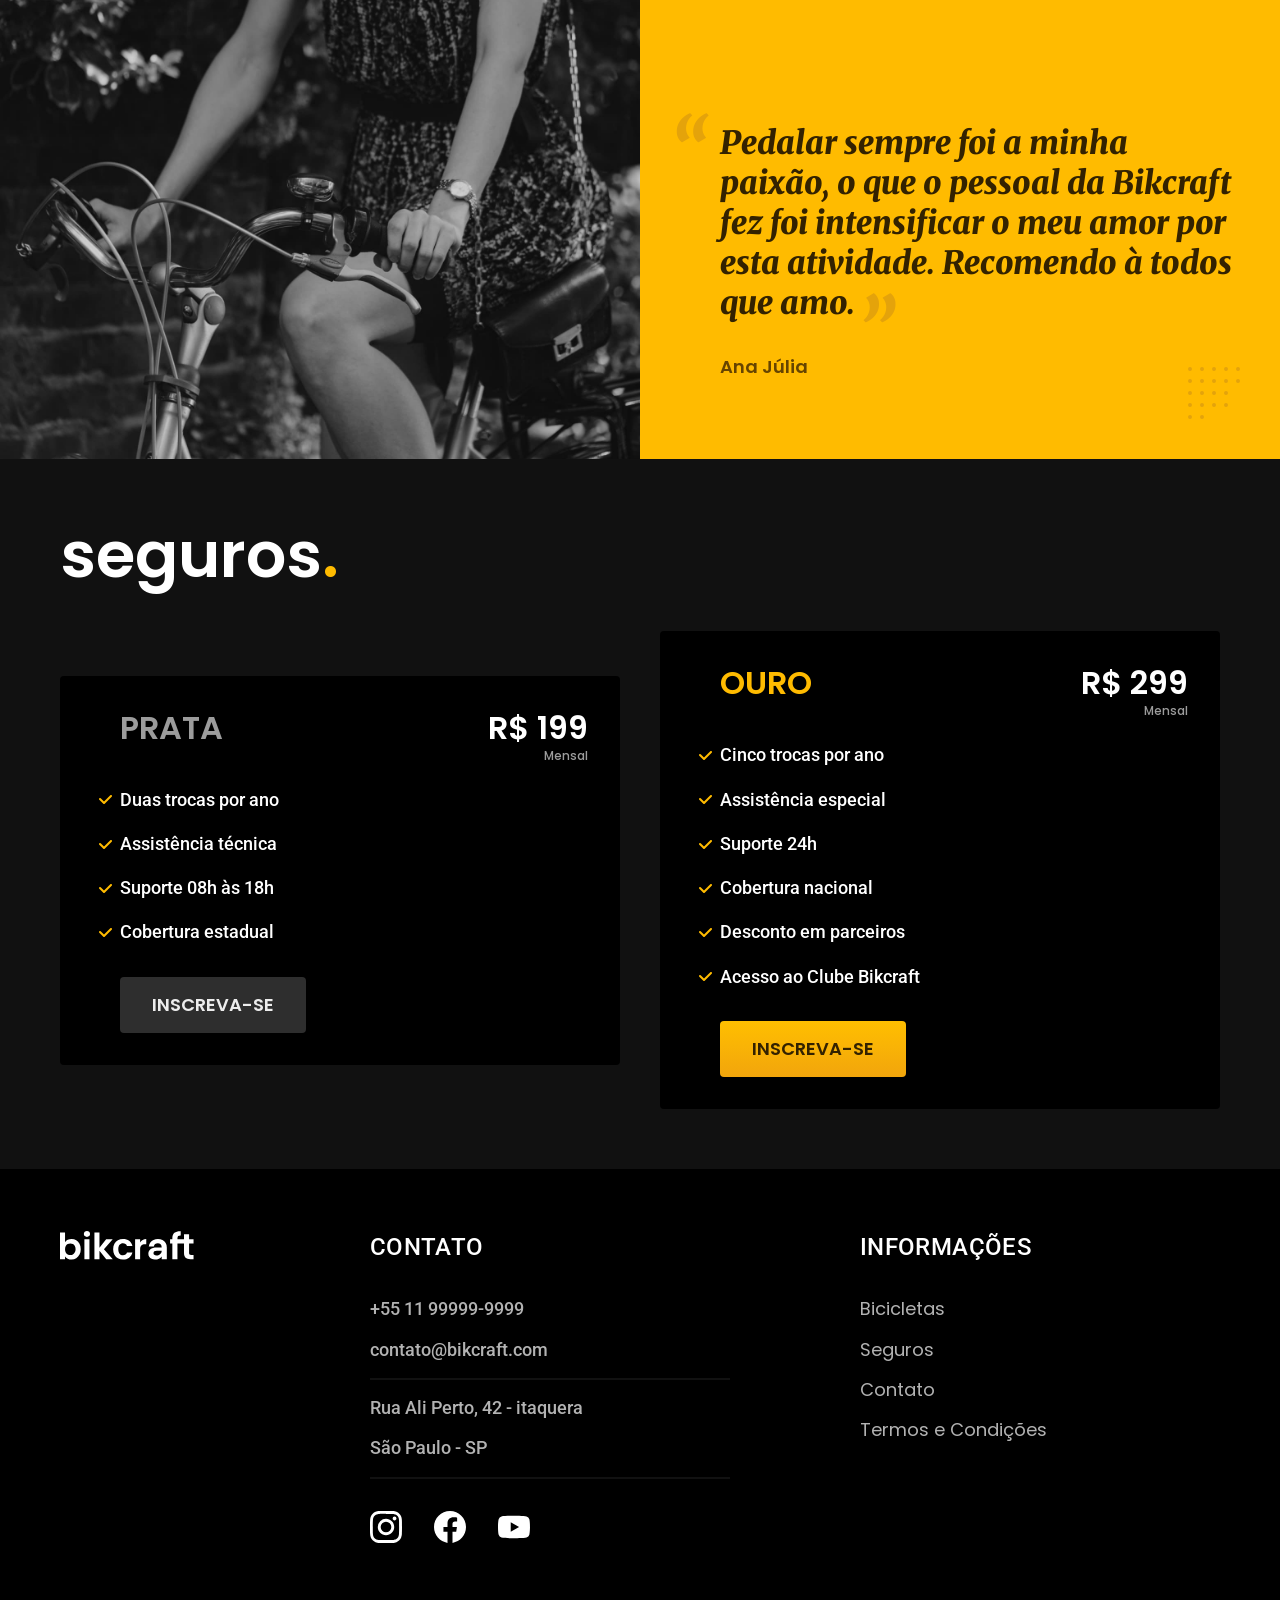
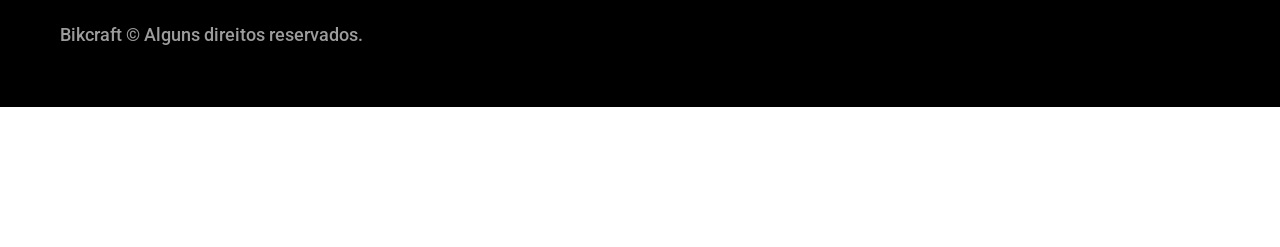
==== commit c009ff5f: "refactor: improve HTML structure and image accessibility across pages" ====
--- a/index.html
+++ b/index.html
@@ -8,6 +8,8 @@
       name="description"
       content="Bicicletas elétricas de alta precisão e qualidade,  feitas sob medida para o cliente. Explore o mundo na sua velocidade com a Bikcraft."
     />
+
+    <link rel="preload" href="./css/style.css" as="style" />
     <link rel="stylesheet" href="./css/style.css" />
 
     <link rel="preconnect" href="https://fonts.googleapis.com" />
@@ -20,7 +22,14 @@
   <body>
     <header class="header-bg">
       <div class="header container">
-        <a href="./"> <img src="./img/bikcraft.svg" alt="bikcraft" /> </a>
+        <a href="./">
+          <img
+            src="./img/bikcraft.svg"
+            width="136"
+            height="32"
+            alt="bikcraft"
+          />
+        </a>
         <nav aria-label="primaria"></nav>
         <ul class="header-menu font-1-m cor-0">
           <li><a href="./bicicletas.html">Bicicletas</a></li>
@@ -42,12 +51,18 @@
           </p>
           <a class="botao" href="./bicicletas.html">Escolha a sua</a>
         </div>
-        <div>
+        <picture>
+          <source
+            media="(max-width: 800px)"
+            srcset="./img/bicicletas/nimbus.jpg"
+          />
           <img
             src="./img/fotos/introducao.jpg"
+            width="1280"
+            height="1600"
             alt="Bicicleta eletrica preta."
           />
-        </div>
+        </picture>
       </div>
     </main>
 
@@ -59,21 +74,36 @@
       <ul>
         <li>
           <a href="./bicicletas/magic.html">
-            <img src="./img/bicicletas/magic-home.jpg" alt="Bicicleta preta" />
+            <img
+              src="./img/bicicletas/magic-home.jpg"
+              width="920"
+              height="1040"
+              alt="Bicicleta preta"
+            />
             <h3 class="font-1-xl">Magic Might</h3>
             <span class="font-2-m cor-8">R$ 2499</span>
           </a>
         </li>
         <li>
           <a href="./bicicletas/nimbus.html">
-            <img src="./img/bicicletas/nimbus-home.jpg" alt="Bicicleta preta" />
+            <img
+              src="./img/bicicletas/nimbus-home.jpg"
+              width="920"
+              height="1040"
+              alt="Bicicleta preta"
+            />
             <h3 class="font-1-xl">Nimbus Stark</h3>
             <span class="font-2-m cor-8">R$ 4999</span>
           </a>
         </li>
         <li>
           <a href="./bicicletas/nebula.html">
-            <img src="./img/bicicletas/nebula-home.jpg" alt="Bicicleta preta" />
+            <img
+              src="./img/bicicletas/nebula-home.jpg"
+              width="920"
+              height="1040"
+              alt="Bicicleta preta"
+            />
             <h3 class="font-1-xl">Nebula Cosmic</h3>
             <span class="font-2-m cor-8">R$ 3999</span>
           </a>
@@ -99,7 +129,12 @@
           <a class="link" href="./bicicletas.html">Escolha um modelo</a>
           <div class="tecnologia-vantagens">
             <div>
-              <img src="./img/icones/eletrica.svg" alt="" />
+              <img
+                src="./img/icones/eletrica.svg"
+                width="24"
+                height="24"
+                alt=""
+              />
               <h3 class="font-1-m cor-0">Motor Elétrico</h3>
               <p class="font-2-s cor-5">
                 Toda Bikcraft é equipada com um motor elétrico que possui
@@ -109,7 +144,12 @@
             </div>
 
             <div>
-              <img src="./img/icones/rastreador.svg" alt="" />
+              <img
+                src="./img/icones/rastreador.svg"
+                width="24"
+                height="24"
+                alt=""
+              />
               <h3 class="font-1-m cor-0">Rastreador</h3>
               <p class="font-2-s cor-5">
                 Sabemos o quão preciosa é a sua Bikcraft, por isso adicionamos
@@ -119,7 +159,12 @@
           </div>
         </div>
         <div class="tecnologia-imagem">
-          <img src="./img/fotos/tecnologia.jpg" alt="" />
+          <img
+            src="./img/fotos/tecnologia.jpg"
+            width="1200"
+            height="1920"
+            alt=""
+          />
         </div>
       </div>
     </article>
@@ -130,14 +175,70 @@
       </h2>
 
       <ul>
-        <li><img src="./img/parceiros/caravan.svg" alt="caravan" /></li>
-        <li><img src="./img/parceiros/ranek.svg" alt="ranekd" /></li>
-        <li><img src="./img/parceiros/handel.svg" alt="handel" /></li>
-        <li><img src="./img/parceiros/dogs.svg" alt="dogs" /></li>
-        <li><img src="./img/parceiros/lescone.svg" alt="lescone" /></li>
-        <li><img src="./img/parceiros/flexblog.svg" alt="flexblog" /></li>
-        <li><img src="./img/parceiros/wildbeast.svg" alt="wildbeast" /></li>
-        <li><img src="./img/parceiros/surfbot.svg" alt="surfbot" /></li>
+        <li>
+          <img
+            src="./img/parceiros/caravan.svg"
+            width="140"
+            height="38"
+            alt="caravan"
+          />
+        </li>
+        <li>
+          <img
+            src="./img/parceiros/ranek.svg"
+            width="149"
+            height="36"
+            alt="ranekd"
+          />
+        </li>
+        <li>
+          <img
+            src="./img/parceiros/handel.svg"
+            width="139"
+            height="50"
+            alt="handel"
+          />
+        </li>
+        <li>
+          <img
+            src="./img/parceiros/dogs.svg"
+            width="152"
+            height="39"
+            alt="dogs"
+          />
+        </li>
+        <li>
+          <img
+            src="./img/parceiros/lescone.svg"
+            width="208"
+            height="41"
+            alt="lescone"
+          />
+        </li>
+        <li>
+          <img
+            src="./img/parceiros/flexblog.svg"
+            width="165"
+            height="38"
+            alt="flexblog"
+          />
+        </li>
+        <li>
+          <img
+            src="./img/parceiros/wildbeast.svg"
+            width="196"
+            height="34"
+            alt="wildbeast"
+          />
+        </li>
+        <li>
+          <img
+            src="./img/parceiros/surfbot.svg"
+            width="200"
+            height="49"
+            alt="surfbot"
+          />
+        </li>
       </ul>
     </section>
 
@@ -145,6 +246,8 @@
       <div>
         <img
           src="./img/fotos/depoimento.jpg"
+          width="1560"
+          height="1360"
           alt="Pessoa pedalando com uma bicicleta bikcraft"
         />
       </div>
@@ -196,7 +299,7 @@
 
     <footer class="footer-bg">
       <div class="footer container">
-        <img src="./img/bikcraft.svg" alt="Bikcraft" />
+        <img src="./img/bikcraft.svg" width="136" height="32" alt="Bikcraft" />
         <div class="footer-contato">
           <h3 class="font-2-l-b cor-0">Contato</h3>
           <ul class="font-2-m cor-5">
@@ -209,13 +312,28 @@
           </ul>
           <div class="footer-redes">
             <a href="./">
-              <img src="./img/redes/instagram.svg" alt="Instagram" />
+              <img
+                src="./img/redes/instagram.svg"
+                width="32"
+                height="32"
+                alt="Instagram"
+              />
             </a>
             <a href="./">
-              <img src="./img/redes/facebook.svg" alt="Facebook" />
+              <img
+                src="./img/redes/facebook.svg"
+                width="32"
+                height="32"
+                alt="Facebook"
+              />
             </a>
             <a href="./">
-              <img src="./img/redes/youtube.svg" alt="Youtube" />
+              <img
+                src="./img/redes/youtube.svg"
+                width="32"
+                height="32"
+                alt="Youtube"
+              />
             </a>
           </div>
         </div>
--- a/css/style.css
+++ b/css/style.css
@@ -32,5 +32,8 @@
 @import url(./contato/contato.css);
 @import url(./contato/loja.css);
 
+/** orcamento */
+@import url(./orcamento/orcamento.css);
+
 /** Termos */
 @import url(./termos/termos.css);
--- a/css/style.css
+++ b/css/style.css
@@ -32,5 +32,8 @@
 @import url(./contato/contato.css);
 @import url(./contato/loja.css);
 
+/** orcamento */
+@import url(./orcamento/orcamento.css);
+
 /** Termos */
 @import url(./termos/termos.css);
